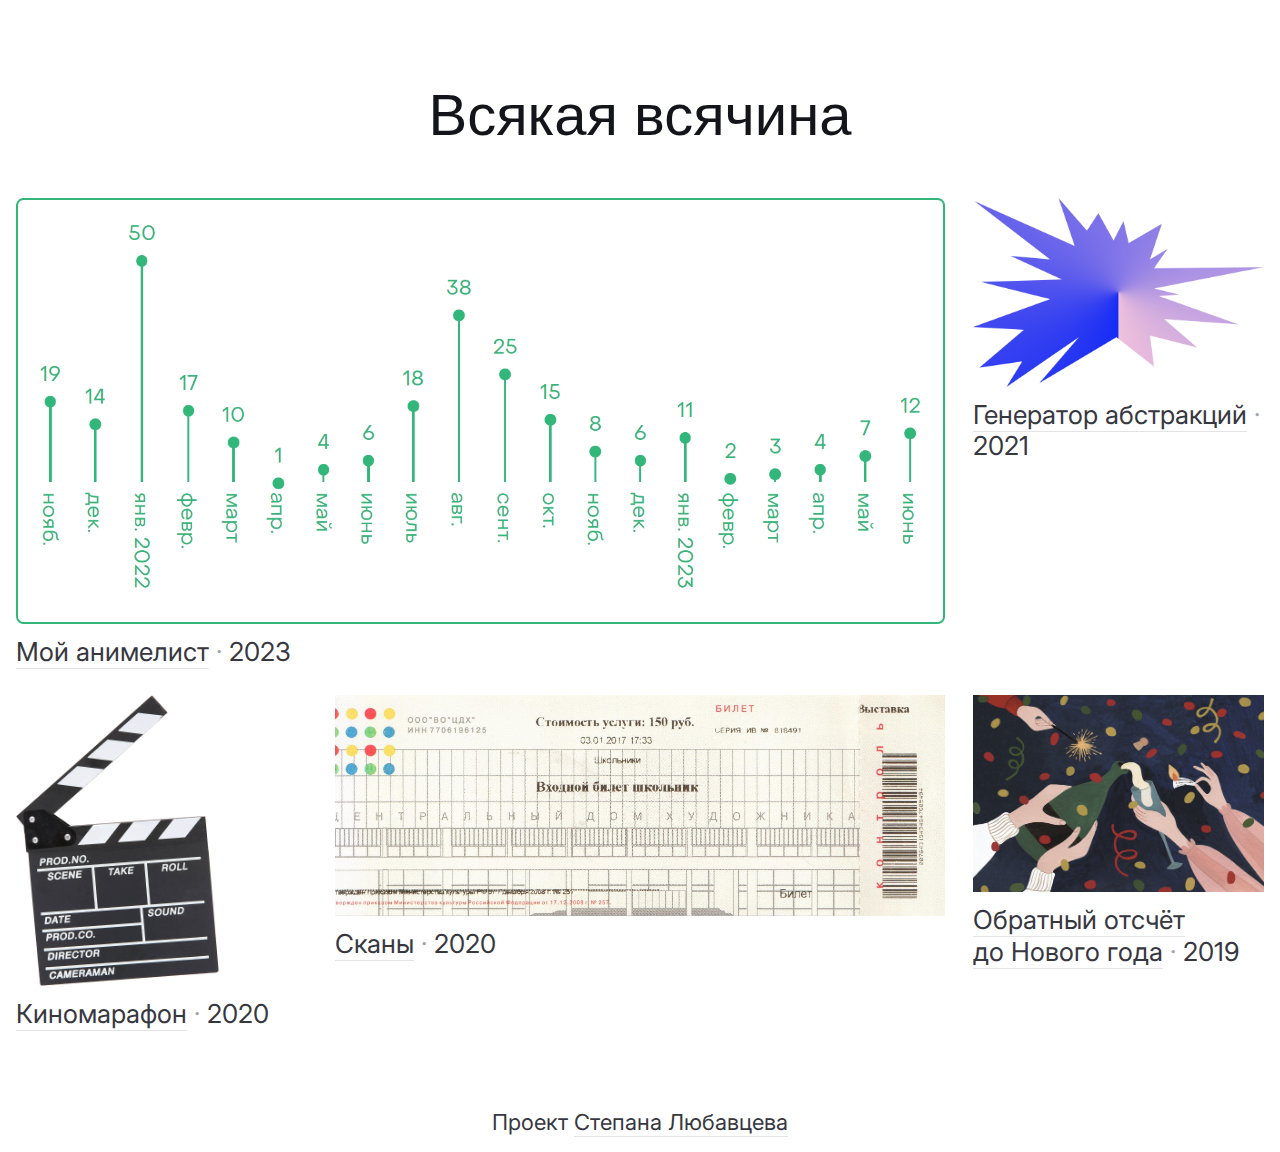
==== index.html @ c610d6bd "Пересобрал проект" ====
<!doctype html>
<!-- Design by Stepan Lyubavtsev (https://lyubavtsev.ru/) -->
<html lang="ru">
	<head>
		<meta charset="utf-8" />
		<meta content="width=device-width, initial-scale=1.0" name="viewport" />
		<title>Всякая всячина</title>
		<meta content="Всякая всячина" name="title" />
		<meta content="website" property="og:type" />
		<meta content="https://nameasy.github.io/public/" property="og:url" />
		<meta content="Всякая всячина" property="og:title" />
		<meta content="summary_large_image" property="twitter:card" />
		<meta content="https://nameasy.github.io/public/" property="twitter:url" />
		<meta content="Всякая всячина" property="twitter:title" />
		<script type="module" crossorigin src="assets/index-hCxobU-t.js"></script>
		<link rel="modulepreload" crossorigin href="assets/projects-CWkPN6bc.js">
		<link rel="stylesheet" crossorigin href="assets/projects-lxhjDu9G.css">
	</head>

	<body>
		<div class="page">
			<main class="main">
				<section class="index-section">
					<div class="index-section__inner">
						<!--<header class="index-section__header">
							<h1 class="index-section__title">Всякая всячина</h1>
							<div class="index-section__description">Занимательные эксперименты с кодом и не только</div>
						</header>-->
						<h1 class="index-section__title">Всякая всячина</h1>
						<ul class="project-list"></ul>
					</div>
				</section>
			</main>
			<footer class="footer">
				<div class="footer__inner">
					<div class="footer__design">
						<div class="footer__text">Проект <a class="link" href="https://lyubavtsev.ru/">Степана Любавцева</a></div>
					</div>
				</div>
			</footer>
		</div>
	</body>
</html>
---- assets/projects-lxhjDu9G.css ----
@charset "UTF-8";@import"https://fonts.googleapis.com/css2?family=Inter:wght@100;200;300;400;500;600;700;800;900&display=swap";html,body,p,ol,ul,li,dl,dt,dd,blockquote,figure,fieldset,legend,textarea,pre,iframe,hr,h1,h2,h3,h4,h5,h6{margin:0;padding:0}h1,h2,h3,h4,h5,h6{font-size:100%;font-weight:400}ul{list-style:none}button,input,select{margin:0}html{-webkit-box-sizing:border-box;box-sizing:border-box}*,:before,:after{-webkit-box-sizing:inherit;box-sizing:inherit}img,video{height:auto;max-width:100%}iframe{border:0}table{border-collapse:collapse;border-spacing:0}td,th{padding:0}@font-face{font-family:Object Sans Regular;font-style:normal;font-weight:400;src:url(fonts/ppobjectsans-regular.woff2) format("woff2"),url(fonts/ppobjectsans-regular.woff) format("woff")}@font-face{font-family:Object Sans Regular Slanted;font-style:normal;font-weight:400;src:url(fonts/ppobjectsans-slanted.woff2) format("woff2"),url(fonts/ppobjectsans-slanted.woff) format("woff")}@font-face{font-family:Object Sans Heavy;font-style:normal;font-weight:400;src:url(fonts/ppobjectsans-heavy.woff2) format("woff2"),url(fonts/ppobjectsans-heavy.woff) format("woff")}@font-face{font-family:Object Sans Heavy Slanted;font-style:normal;font-weight:400;src:url(fonts/ppobjectsans-heavyslanted.woff2) format("woff2"),url(fonts/ppobjectsans-heavyslanted.woff) format("woff")}:root{--space-4xs: clamp(.125rem, calc(.125rem + 0vw) , .125rem);--space-3xs: clamp(.25rem, calc(.25rem + 0vw) , .25rem);--space-2xs: clamp(.5rem, calc(.5rem + 0vw) , .5rem);--space-xs: clamp(.75rem, calc(.75rem + 0vw) , .75rem);--space-sm: clamp(1rem, calc(1rem + 0vw) , 1rem);--space-md: clamp(1.5rem, calc(1.125rem + .78125vw) , 1.75rem);--space-lg: clamp(2.25rem, calc(1.125rem + 2.34375vw) , 3rem);--space-xl: clamp(3.5rem, calc(1.25rem + 4.6875vw) , 5rem);--space-2xl: clamp(5.75rem, calc(2.375rem + 7.03125vw) , 8rem);--space-3xl: clamp(9.25rem, calc(4.75rem + 9.375vw) , 12.25rem);--space-4xl: clamp(15rem, calc(7.5rem + 15.625vw) , 20rem);--max-width-3xs: 20rem;--max-width-2xs: 26rem;--max-width-xs: 32rem;--max-width-sm: 48rem;--max-width-md: 64rem;--max-width-lg: 80rem;--max-width-xl: 90rem;--text-xs: clamp(.6875rem, calc(.59375rem + .1953125vw), .75rem);--text-sm: clamp(.8125rem, calc(.625rem + .390625vw), .9375rem);--text-base: clamp(1rem, calc(.8125rem + .390625vw), 1.125rem);--text-md: clamp(1.1875rem, calc(.90625rem + .5859375vw), 1.375rem);--text-lg: clamp(1.4375rem, calc(1.15625rem + .5859375vw), 1.625rem);--text-xl: clamp(1.75rem, calc(1.375rem + .78125vw) , 2rem);--text-2xl: clamp(2.0625rem, calc(1.40625rem + 1.3671875vw), 2.5rem);--text-3xl: clamp(2.5rem, calc(1.75rem + 1.5625vw) , 3rem);--text-4xl: clamp(3rem, calc(2.0625rem + 1.953125vw), 3.625rem);--color-primary-darker: #235b9f;--color-primary-dark: #2869b8;--color-primary: #2e77d1;--color-primary-light: #4788d7;--color-primary-lighter: #6098dc;--color-title: #14151a;--color-text: #37383f;--color-white: #fff;--color-bg-darker: #e4e4e7;--color-bg-dark: #f2f2f3;--color-bg: #fff;--color-gray-darker: #14151a;--color-gray-dark: #37383f;--color-gray: #73757d;--color-gray-light: #a2a2a9;--color-gray-lighter: #d7d7da}:focus{outline:none}body{background-color:var(--color-bg);color:var(--color-text);font-family:Inter,sans-serif;font-size:var(--text-base);line-height:1.2}a{text-decoration:none}img{vertical-align:middle}.button{-webkit-box-align:center;-ms-flex-align:center;align-items:center;-webkit-appearance:none;-moz-appearance:none;appearance:none;background-color:var(--color-bg-dark);border:0;border-radius:50rem;color:var(--color-text);cursor:pointer;display:-webkit-inline-box;display:-ms-inline-flexbox;display:inline-flex;font-family:Inter,sans-serif;font-size:var(--text-md);gap:var(--space-3xs);-webkit-box-pack:center;-ms-flex-pack:center;justify-content:center;line-height:1.2;overflow:hidden;padding:var(--space-2xs) var(--space-sm);position:relative;text-decoration:none;-webkit-transition-duration:.25s;transition-duration:.25s;-webkit-transition-property:background-color,color;transition-property:background-color,color;-webkit-user-select:none;-moz-user-select:none;-ms-user-select:none;user-select:none}.button:hover{background-color:var(--color-bg-darker)}.button__icon{height:var(--text-md);stroke:var(--color-text);-webkit-transition-duration:.25s;transition-duration:.25s;-webkit-transition-property:stroke;transition-property:stroke;width:var(--text-md)}.link{color:inherit;cursor:pointer;text-decoration-color:var(--color-bg-darker);text-decoration-line:underline;text-decoration-style:solid;text-decoration-thickness:1px;text-underline-offset:.25em;text-underline-position:auto;-webkit-transition-duration:.25s;transition-duration:.25s;-webkit-transition-property:color,text-decoration-color;transition-property:color,text-decoration-color}.link:hover{text-decoration-color:var(--color-gray-dark)}.switch{display:-webkit-box;display:-ms-flexbox;display:flex}.switch__item{-webkit-box-align:center;-ms-flex-align:center;align-items:center;display:-webkit-inline-box;display:-ms-inline-flexbox;display:inline-flex;gap:var(--space-xs);position:relative}.switch__input{cursor:pointer;height:100%;opacity:0;position:relative;-webkit-transform:scaleX(2);-ms-transform:scaleX(2);transform:scaleX(2);-webkit-transform-origin:0 0;-ms-transform-origin:0 0;transform-origin:0 0;width:1.3125rem;z-index:1}.switch__item:last-of-type .switch__input{-webkit-transform-origin:100% 100%;-ms-transform-origin:100% 100%;transform-origin:100% 100%}.switch__item:first-of-type .switch__input{-webkit-box-ordinal-group:2;-ms-flex-order:1;order:1}.switch__input:checked{z-index:-1}.switch__label{color:var(--color-gray-light);display:block;font-size:var(--text-md);position:relative;-webkit-transition-duration:.25s;transition-duration:.25s;-webkit-transition-property:color;transition-property:color;z-index:1}.switch__input:checked~.switch__label{color:var(--color-text)}.switch__toggle{border:2px solid var(--color-bg-darker);border-radius:50em;height:1.5rem;left:0;position:absolute;top:50%;-webkit-transform:translate(-50%,-50%);-ms-transform:translate(-50%,-50%);transform:translate(-50%,-50%);-webkit-transition-duration:.25s;transition-duration:.25s;-webkit-transition-property:border-color,-webkit-box-shadow;transition-property:border-color,-webkit-box-shadow;transition-property:border-color,box-shadow;transition-property:border-color,box-shadow,-webkit-box-shadow;width:2.625rem;z-index:0}.switch:focus-within .switch__toggle,.switch:active .switch__toggle{border-color:var(--color-primary);-webkit-box-shadow:0 0 0 .25rem #c4d9f2;box-shadow:0 0 0 .25rem #c4d9f2}.switch__marker{background-color:var(--color-primary);border-radius:50%;height:1rem;left:.125rem;position:absolute;top:.125rem;-webkit-transition-duration:.25s;transition-duration:.25s;-webkit-transition-property:left;transition-property:left;width:1rem;z-index:0}.switch__input:checked~.switch__toggle .switch__marker{left:1.25rem}.switch-v2{display:-webkit-box;display:-ms-flexbox;display:flex}.switch-v2__item{-webkit-box-align:center;-ms-flex-align:center;align-items:center;display:-webkit-inline-box;display:-ms-inline-flexbox;display:inline-flex;gap:var(--space-xs);position:relative}.switch-v2__input{cursor:pointer;height:100%;opacity:0;position:relative;-webkit-transform:scaleX(2);-ms-transform:scaleX(2);transform:scaleX(2);-webkit-transform-origin:0 0;-ms-transform-origin:0 0;transform-origin:0 0;width:1.3125rem;z-index:1}.switch-v2__item:last-of-type .switch-v2__input{-webkit-transform-origin:100% 100%;-ms-transform-origin:100% 100%;transform-origin:100% 100%}.switch-v2__item:first-of-type .switch-v2__input{-webkit-box-ordinal-group:2;-ms-flex-order:1;order:1}.switch-v2__input:checked{z-index:-1}.switch-v2__label{color:var(--color-gray-lighter);display:block;font-size:var(--text-md);position:relative;-webkit-transition-duration:.25s;transition-duration:.25s;-webkit-transition-property:color;transition-property:color;z-index:1}.switch-v2__input:checked~.switch-v2__label{color:var(--color-text)}.switch-v2__toggle{background-color:var(--color-bg-darker);border:2px solid var(--color-bg-darker);border-radius:50em;height:1.5rem;left:0;position:absolute;top:50%;-webkit-transform:translate(-50%,-50%);-ms-transform:translate(-50%,-50%);transform:translate(-50%,-50%);-webkit-transition-duration:.25s;transition-duration:.25s;-webkit-transition-property:background-color,border-color;transition-property:background-color,border-color;width:2.625rem;z-index:0}.switch-v2__marker{background-color:var(--color-bg);border-radius:50%;-webkit-box-shadow:0 0 0 1px rgb(20 21 26 / .02),0 1px 3px -1px rgb(20 21 26 / .2);box-shadow:0 0 0 1px #14151a05,0 1px 3px -1px #14151a33;-webkit-box-shadow:0 .3px .4px rgb(20 21 26 / .02),0 .9px 1.5px rgb(20 21 26 / .045),0 3.5px 6px rgb(20 21 26 / .09);box-shadow:0 .3px .4px #14151a05,0 .9px 1.5px #14151a0b,0 3.5px 6px #14151a17;height:1.125rem;height:1rem;left:.125rem;position:absolute;top:.125rem;-webkit-transition-duration:.25s;transition-duration:.25s;-webkit-transition-property:background-color,left;transition-property:background-color,left;width:1.125rem;width:1rem;z-index:0}.switch-v2__input:checked~.switch-v2__toggle{background-color:var(--color-primary);border-color:var(--color-primary)}.switch-v2__input:checked~.switch-v2__toggle .switch-v2__marker{left:1.25rem}.page{display:-webkit-box;display:-ms-flexbox;display:flex;-webkit-box-orient:vertical;-webkit-box-direction:normal;-ms-flex-direction:column;flex-direction:column;min-height:100vh;min-height:100dvh}.main{-webkit-box-flex:1;-ms-flex-positive:1;flex-grow:1}.abstract{background-color:var(--color-bg);border-radius:.375rem;-webkit-box-shadow:0 1.2px 1.9px -1px rgb(20 21 26 / .01),0 3px 5px -1px rgb(20 21 26 / .015),0 8px 15px -1px rgb(20 21 26 / .05),0 28px 40px -1px rgb(20 21 26 / .1);box-shadow:0 1.2px 1.9px -1px #14151a03,0 3px 5px -1px #14151a04,0 8px 15px -1px #14151a0d,0 28px 40px -1px #14151a1a;margin-left:auto;margin-right:auto;max-width:var(--max-width-md);padding:var(--space-md)}.abstract>:not(:last-child){margin-bottom:var(--space-md)}.abstract__canvas-wrapper{aspect-ratio:3 / 2;border:2px dashed var(--color-bg-dark);display:-webkit-box;display:-ms-flexbox;display:flex;overflow:hidden;position:relative;width:100%}.abstract__canvas{width:100%}.abstract__actions{display:-webkit-box;display:-ms-flexbox;display:flex;-ms-flex-wrap:wrap;flex-wrap:wrap;gap:var(--space-xs) var(--space-xs);-webkit-box-pack:center;-ms-flex-pack:center;justify-content:center}@media screen and (max-width: 48rem){.abstract{padding:var(--space-sm)}}.anime-group__title{color:var(--color-gray);font-family:Object Sans Regular,sans-serif;font-size:var(--text-lg);margin-bottom:var(--space-sm)}.anime:not(:last-child){margin-bottom:var(--space-md)}.anime__month{font-size:var(--text-md);font-weight:600;margin-bottom:var(--space-xs)}.anime__list{display:-webkit-box;display:-ms-flexbox;display:flex;-webkit-box-orient:vertical;-webkit-box-direction:normal;-ms-flex-direction:column;flex-direction:column;gap:var(--space-2xs)}.anime__item{font-size:var(--text-md);line-height:1.4}.chart-group__title{color:var(--color-gray);font-family:Object Sans Regular,sans-serif;font-size:var(--text-lg);margin-bottom:var(--space-sm);margin-left:calc(var(--width) + var(--space-sm))}.chart-group__list{display:-webkit-box;display:-ms-flexbox;display:flex;-webkit-box-orient:vertical;-webkit-box-direction:normal;-ms-flex-direction:column;flex-direction:column;gap:var(--space-xs)}.chart{-webkit-box-align:center;-ms-flex-align:center;align-items:center;display:-webkit-box;display:-ms-flexbox;display:flex}.chart__month{-ms-flex-preferred-size:var(--width);flex-basis:var(--width);-ms-flex-negative:0;flex-shrink:0;font-size:var(--text-md);margin-right:var(--space-sm);text-align:right}.chart__bar{background-color:var(--color-primary);border-bottom-right-radius:.1875rem;border-top-right-radius:.1875rem;height:var(--text-lg);margin-right:var(--space-xs)}.chart__number{color:var(--color-gray-light);-ms-flex-negative:0;flex-shrink:0}.gallery{padding:var(--space-xl) var(--space-sm)}.gallery__inner{margin-left:auto;margin-right:auto;max-width:var(--max-width-lg)}.gallery__title{color:var(--color-title);font-family:Object Sans Regular,sans-serif;font-size:var(--text-4xl);margin-bottom:var(--space-lg);text-align:center}.gallery__nav{display:-webkit-box;display:-ms-flexbox;display:flex;margin-bottom:var(--space-md);overflow-x:auto;overflow-y:hidden}.gallery__nav-list{-webkit-box-align:center;-ms-flex-align:center;align-items:center;display:-webkit-box;display:-ms-flexbox;display:flex;margin-left:auto;margin-right:auto;position:relative}.gallery__nav-item{-ms-flex-negative:0;flex-shrink:0;z-index:1}.gallery__nav-button{background-color:transparent;border-radius:0;color:var(--color-gray-light);font-size:var(--text-lg);padding:0;padding:var(--space-xs) var(--space-sm);padding-bottom:var(--space-xs);padding-top:0}.gallery__nav-button--is-active{color:var(--color-text)}.gallery__nav-button:hover{background-color:transparent;color:var(--color-text)}.gallery__nav-marker{background-color:var(--color-gray-dark);bottom:0;content:"";height:2px;position:absolute;-webkit-transition-duration:.25s;transition-duration:.25s;-webkit-transition-property:left,width;transition-property:left,width}.gallery__list{margin:calc(-1 / 2 * var(--space-md));position:relative}.gallery__item{padding:calc(var(--space-md) / 2);width:25%}.gallery__item--is-current{opacity:0!important}.gallery__link,.gallery__image{display:block}.gallery__image{border-radius:.1875rem;-webkit-transition-duration:.25s;transition-duration:.25s;-webkit-transition-property:-webkit-filter;transition-property:-webkit-filter;transition-property:filter;transition-property:filter,-webkit-filter;width:100%}.gallery__link:hover .gallery__image{-webkit-filter:brightness(.75);filter:brightness(.75)}@media screen and (max-width: 64rem){.gallery__item{width:calc(100% / 3)}}@media screen and (max-width: 48rem){.gallery__list{margin:calc(-1 / 2 * var(--space-sm))}.gallery__item{padding:calc(var(--space-sm) / 2);width:50%}}.index-section{padding:var(--space-xl) var(--space-sm)}.index-section__inner{margin-left:auto;margin-right:auto;max-width:var(--max-width-lg)}.index-section__inner>:not(:last-child){margin-bottom:var(--space-lg)}.index-section__title{color:var(--color-title);font-family:Object Sans Regular,sans-serif;font-size:var(--text-4xl);text-align:center}.index-section__filter{border:0;display:-webkit-box;display:-ms-flexbox;display:flex;-webkit-box-pack:center;-ms-flex-pack:center;justify-content:center;margin-bottom:var(--space-md)}.index-section__item[hidden]{display:none}.preview{-webkit-box-align:center;-ms-flex-align:center;align-items:center;display:-webkit-box;display:-ms-flexbox;display:flex;height:100%;-webkit-box-pack:center;-ms-flex-pack:center;justify-content:center;left:0;pointer-events:none;position:fixed;top:0;width:100%;z-index:9}.preview--is-open{pointer-events:auto}.preview{background-color:transparent;-webkit-transition:background-color .25s;transition:background-color .25s}.preview--is-open{background-color:#14151a20;-webkit-transition:background-color .25s;transition:background-color .25s}.preview__close{aspect-ratio:1;-webkit-backdrop-filter:blur(20px);backdrop-filter:blur(20px);background-color:#14151a40;opacity:0;padding:var(--space-xs);position:fixed;right:var(--space-sm);top:var(--space-sm);-webkit-transition:background-color .375s,opacity .375s;transition:background-color .375s,opacity .375s;z-index:8}.preview--image-loaded .preview__close{opacity:1}.preview__close:hover{background-color:#14151a60}.preview__close-icon{height:var(--text-lg);stroke:var(--color-white);width:var(--text-lg)}.preview__description{bottom:0;color:var(--color-white);font-size:var(--text-md);left:0;line-height:1.4;mix-blend-mode:difference;opacity:0;padding:var(--space-sm);position:fixed;text-align:center;-webkit-transform:translateY(100%);-ms-transform:translateY(100%);transform:translateY(100%);-webkit-transition:opacity .375s,-webkit-transform .375s;transition:opacity .375s,-webkit-transform .375s;transition:opacity .375s,transform .375s;transition:opacity .375s,transform .375s,-webkit-transform .375s;width:100%;z-index:7}.preview--is-open .preview__description{opacity:1;-webkit-transform:translateY(0);-ms-transform:translateY(0);transform:translateY(0);-webkit-transition-delay:.25s;transition-delay:.25s}.preview__original{-webkit-backface-visibility:hidden;backface-visibility:hidden;display:block;-o-object-fit:contain;object-fit:contain;-o-object-position:center;object-position:center;position:relative;-webkit-transition:opacity .25s;transition:opacity .25s;z-index:6}.preview__original--animate{-webkit-transition:opacity .25s,-webkit-transform .375s;transition:opacity .25s,-webkit-transform .375s;transition:opacity .25s,transform .375s;transition:opacity .25s,transform .375s,-webkit-transform .375s}.preview--is-open .preview__original--animate{-webkit-transition:opacity .25s,-webkit-transform .5s;transition:opacity .25s,-webkit-transform .5s;transition:opacity .25s,transform .5s;transition:opacity .25s,transform .5s,-webkit-transform .5s}.preview__clone{-webkit-backface-visibility:hidden;backface-visibility:hidden;position:fixed;-webkit-transition:-webkit-transform .5s cubic-bezier(.5,1,.2,1);transition:-webkit-transform .5s cubic-bezier(.5,1,.2,1);transition:transform .5s cubic-bezier(.5,1,.2,1);transition:transform .5s cubic-bezier(.5,1,.2,1),-webkit-transform .5s cubic-bezier(.5,1,.2,1);z-index:5}.project-list{display:grid;grid-gap:var(--space-md);grid-template-columns:repeat(4,minmax(0,1fr))}.project-list__item:nth-child(1){grid-column:span 3}.project-list__item:nth-child(4){grid-column:span 2}@media screen and (max-width: 64rem){.project-list{grid-template-columns:repeat(3,minmax(0,1fr))}.project-list__item:nth-child(1){grid-column:span 2}.project-list__item:nth-child(5){grid-column:span 2}}@media screen and (max-width: 48rem){.project-list{grid-template-columns:repeat(2,minmax(0,1fr))}}.project-preview{position:relative}.project-preview__figure:not(:last-child){margin-bottom:var(--space-xs)}.project-preview__image{height:100%;-o-object-fit:contain;object-fit:contain;-o-object-position:center;object-position:center;width:100%}.project-preview__title{color:var(--color-text);font-size:var(--text-lg)}.project-preview__title:not(:last-child){margin-bottom:var(--space-2xs)}.project-preview__title span{color:var(--color-gray-light)}.project-preview__link:after{content:"";top:0;right:0;bottom:0;left:0;position:absolute}.related{margin-left:auto;margin-right:auto;max-width:var(--max-width-md);padding:0 var(--space-sm) var(--space-xl)}.related__text{font-size:var(--text-lg);line-height:1.4}.section{padding:var(--space-xl) var(--space-sm)}.section__inner{margin-left:auto;margin-right:auto;max-width:var(--max-width-lg)}.section__inner>:not(:last-child){margin-bottom:var(--space-lg)}.section__title{color:var(--color-title);font-family:Object Sans Regular,sans-serif;font-size:var(--text-4xl);text-align:center}.section__filter{border:0;display:-webkit-box;display:-ms-flexbox;display:flex;-webkit-box-pack:center;-ms-flex-pack:center;justify-content:center;margin-bottom:var(--space-md)}.section__item[hidden]{display:none}.stats{display:-webkit-box;display:-ms-flexbox;display:flex;-webkit-box-orient:vertical;-webkit-box-direction:normal;-ms-flex-direction:column;flex-direction:column;gap:var(--space-md)}.tabs__panel:not(.tabs__panel--is-visible){display:none}@-webkit-keyframes fadeIn{0%{opacity:0}to{opacity:1}}@keyframes fadeIn{0%{opacity:0}to{opacity:1}}.tabs__panel--is-visible{-webkit-animation:fadeIn .375s;animation:fadeIn .375s}.tabs__nav{margin-bottom:var(--space-md)}.tabs__list{-webkit-box-align:center;-ms-flex-align:center;align-items:center;display:-webkit-box;display:-ms-flexbox;display:flex;gap:var(--space-md);margin-left:auto;margin-right:auto;max-width:100%;overflow-x:auto;overflow-y:hidden;position:relative;width:-webkit-fit-content;width:-moz-fit-content;width:fit-content}.tabs__item{-ms-flex-negative:0;flex-shrink:0;z-index:1}.tabs__link{-webkit-box-align:center;-ms-flex-align:center;align-items:center;color:var(--color-gray-light);cursor:pointer;display:-webkit-box;display:-ms-flexbox;display:flex;font-size:var(--text-lg);-webkit-box-pack:center;-ms-flex-pack:center;justify-content:center;padding-bottom:var(--space-xs);-webkit-transition-duration:.25s;transition-duration:.25s;-webkit-transition-property:color;transition-property:color;-webkit-user-select:none;-moz-user-select:none;-ms-user-select:none;user-select:none}.tabs__link--is-active,.tabs__link:hover{color:var(--color-text)}.tabs__marker{background-color:var(--color-gray-dark);bottom:0;content:"";height:2px;position:absolute;-webkit-transition-duration:.25s;transition-duration:.25s;-webkit-transition-property:left,width;transition-property:left,width}.tabs__nav--v2 .tabs__list{background-color:var(--color-bg-dark);border:1px solid var(--color-bg-darker);border-radius:.75rem;gap:normal;padding:var(--space-3xs)}.tabs__nav--v2 .tabs__link{font-size:var(--text-md);padding:var(--space-2xs) var(--space-sm)}.tabs__nav--v2 .tabs__marker{background-color:var(--color-bg);border-radius:calc(.75rem - var(--space-3xs));-webkit-box-shadow:0 0 0 1px rgb(20 21 26 / .02),0 1px 3px -1px rgb(20 21 26 / .2);box-shadow:0 0 0 1px #14151a05,0 1px 3px -1px #14151a33;height:calc(100% - 2 * var(--space-3xs));top:50%;-webkit-transform:translateY(-50%);-ms-transform:translateY(-50%);transform:translateY(-50%)}.watchlist{display:grid;grid-gap:var(--space-md);grid-template-columns:repeat(auto-fill,minmax(min(100%,var(--column-breakpoint)),1fr));--column-breakpoint: 20rem}.footer{-ms-flex-negative:0;flex-shrink:0;padding:var(--space-sm);padding-top:0}.footer__inner{margin-left:auto;margin-right:auto;max-width:var(--max-width-lg)}.footer__design{text-align:center}.footer__text{font-size:var(--text-md)}.visually-hidden{border:0;clip:rect(0 0 0 0);-webkit-clip-path:inset(50%);clip-path:inset(50%);height:1px;margin:-1px;overflow:hidden;padding:0;position:absolute;white-space:nowrap;width:1px}
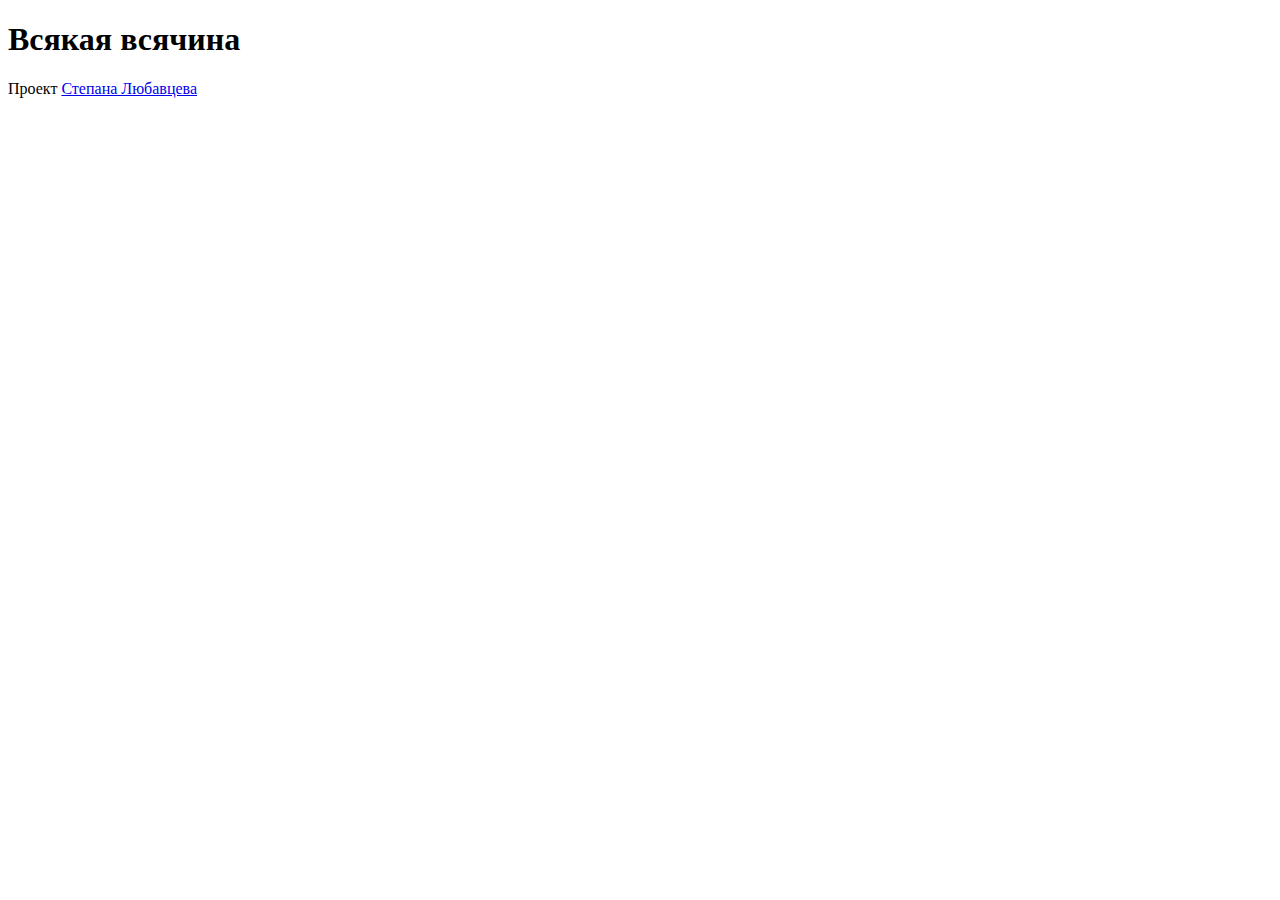
==== commit dad68311: "Пересобрал проект" ====
--- a/index.html
+++ b/index.html
@@ -7,14 +7,14 @@
 		<title>Всякая всячина</title>
 		<meta content="Всякая всячина" name="title" />
 		<meta content="website" property="og:type" />
-		<meta content="https://nameasy.github.io/public/" property="og:url" />
+		<meta content="https://nameasy.github.io/" property="og:url" />
 		<meta content="Всякая всячина" property="og:title" />
 		<meta content="summary_large_image" property="twitter:card" />
-		<meta content="https://nameasy.github.io/public/" property="twitter:url" />
+		<meta content="https://nameasy.github.io/" property="twitter:url" />
 		<meta content="Всякая всячина" property="twitter:title" />
-		<script type="module" crossorigin src="assets/index-hCxobU-t.js"></script>
-		<link rel="modulepreload" crossorigin href="assets/projects-CWkPN6bc.js">
-		<link rel="stylesheet" crossorigin href="assets/projects-lxhjDu9G.css">
+		<script type="module" crossorigin src="assets/index-Bt6-5ihw.js"></script>
+		<link rel="modulepreload" crossorigin href="assets/projects-BZa-CiKp.js">
+		<link rel="stylesheet" crossorigin href="assets/projects-DKp_bXsx.css">
 	</head>
 
 	<body>
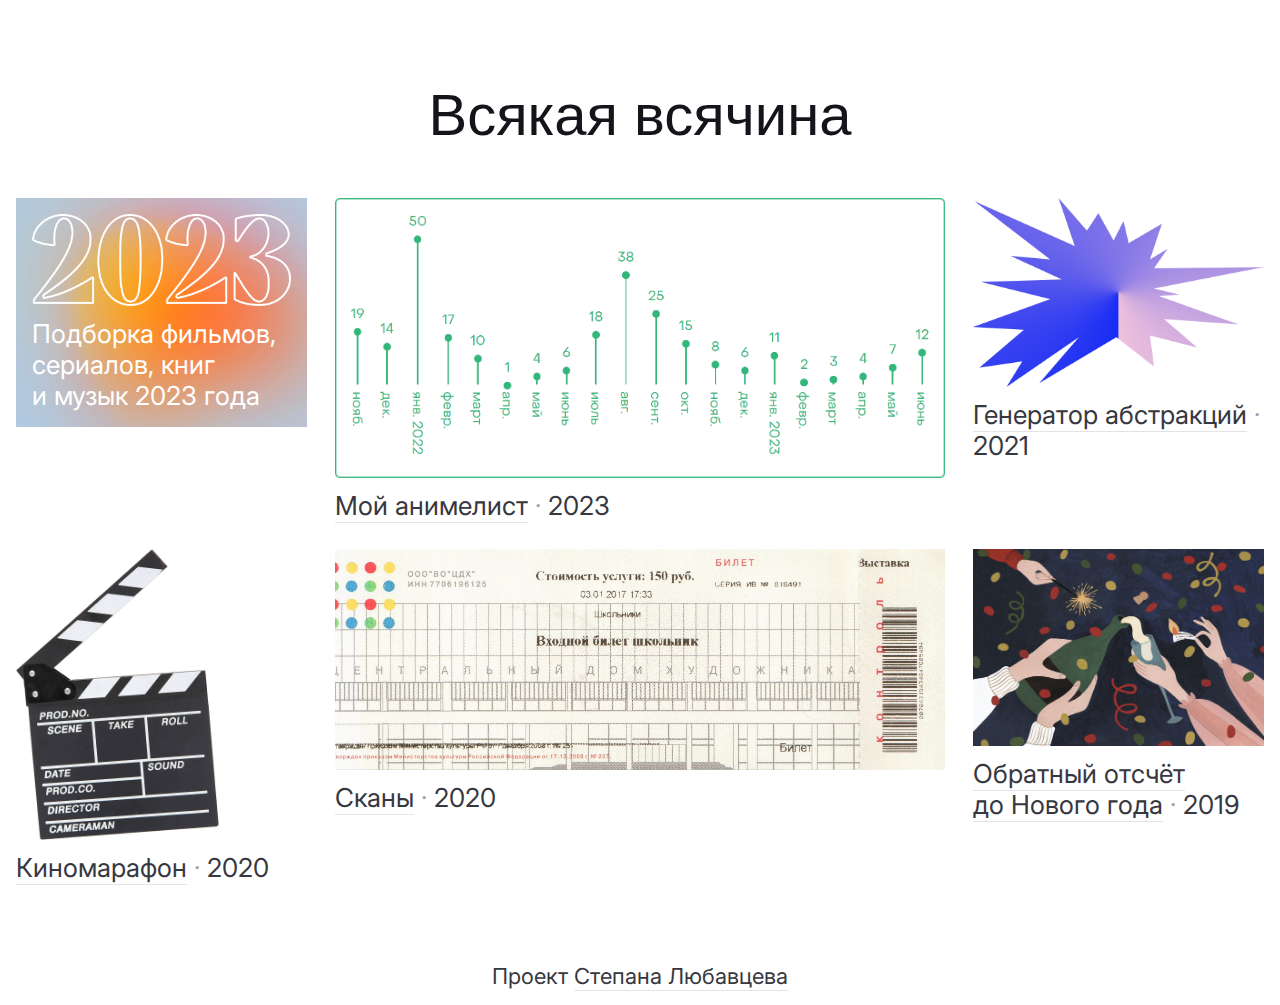
==== commit 9795c501: "Убрал закомментированную часть" ====
--- a/index.html
+++ b/index.html
@@ -22,10 +22,6 @@
 			<main class="main">
 				<section class="index-section">
 					<div class="index-section__inner">
-						<!--<header class="index-section__header">
-							<h1 class="index-section__title">Всякая всячина</h1>
-							<div class="index-section__description">Занимательные эксперименты с кодом и не только</div>
-						</header>-->
 						<h1 class="index-section__title">Всякая всячина</h1>
 						<ul class="project-list"></ul>
 					</div>
--- a/assets/projects-DKp_bXsx.css
+++ b/assets/projects-DKp_bXsx.css
@@ -0,0 +1 @@
+@charset "UTF-8";@import"https://fonts.googleapis.com/css2?family=Inter:wght@100;200;300;400;500;600;700;800;900&display=swap";html,body,p,ol,ul,li,dl,dt,dd,blockquote,figure,fieldset,legend,textarea,pre,iframe,hr,h1,h2,h3,h4,h5,h6{margin:0;padding:0}h1,h2,h3,h4,h5,h6{font-size:100%;font-weight:400}ul{list-style:none}button,input,select{margin:0}html{-webkit-box-sizing:border-box;box-sizing:border-box}*,:before,:after{-webkit-box-sizing:inherit;box-sizing:inherit}img,video{height:auto;max-width:100%}iframe{border:0}table{border-collapse:collapse;border-spacing:0}td,th{padding:0}@font-face{font-family:Object Sans Regular;font-style:normal;font-weight:400;src:url(fonts/ppobjectsans-regular.woff2) format("woff2"),url(fonts/ppobjectsans-regular.woff) format("woff")}@font-face{font-family:Object Sans Regular Slanted;font-style:normal;font-weight:400;src:url(fonts/ppobjectsans-slanted.woff2) format("woff2"),url(fonts/ppobjectsans-slanted.woff) format("woff")}@font-face{font-family:Object Sans Heavy;font-style:normal;font-weight:400;src:url(fonts/ppobjectsans-heavy.woff2) format("woff2"),url(fonts/ppobjectsans-heavy.woff) format("woff")}@font-face{font-family:Object Sans Heavy Slanted;font-style:normal;font-weight:400;src:url(fonts/ppobjectsans-heavyslanted.woff2) format("woff2"),url(fonts/ppobjectsans-heavyslanted.woff) format("woff")}:root{--space-4xs: clamp(.125rem, calc(.125rem + 0vw) , .125rem);--space-3xs: clamp(.25rem, calc(.25rem + 0vw) , .25rem);--space-2xs: clamp(.5rem, calc(.5rem + 0vw) , .5rem);--space-xs: clamp(.75rem, calc(.75rem + 0vw) , .75rem);--space-sm: clamp(1rem, calc(1rem + 0vw) , 1rem);--space-md: clamp(1.5rem, calc(1.125rem + .78125vw) , 1.75rem);--space-lg: clamp(2.25rem, calc(1.125rem + 2.34375vw) , 3rem);--space-xl: clamp(3.5rem, calc(1.25rem + 4.6875vw) , 5rem);--space-2xl: clamp(5.75rem, calc(2.375rem + 7.03125vw) , 8rem);--space-3xl: clamp(9.25rem, calc(4.75rem + 9.375vw) , 12.25rem);--space-4xl: clamp(15rem, calc(7.5rem + 15.625vw) , 20rem);--max-width-3xs: 20rem;--max-width-2xs: 26rem;--max-width-xs: 32rem;--max-width-sm: 48rem;--max-width-md: 64rem;--max-width-lg: 80rem;--max-width-xl: 90rem;--text-xs: clamp(.6875rem, calc(.59375rem + .1953125vw), .75rem);--text-sm: clamp(.8125rem, calc(.625rem + .390625vw), .9375rem);--text-base: clamp(1rem, calc(.8125rem + .390625vw), 1.125rem);--text-md: clamp(1.1875rem, calc(.90625rem + .5859375vw), 1.375rem);--text-lg: clamp(1.4375rem, calc(1.15625rem + .5859375vw), 1.625rem);--text-xl: clamp(1.75rem, calc(1.375rem + .78125vw) , 2rem);--text-2xl: clamp(2.0625rem, calc(1.40625rem + 1.3671875vw), 2.5rem);--text-3xl: clamp(2.5rem, calc(1.75rem + 1.5625vw) , 3rem);--text-4xl: clamp(3rem, calc(2.0625rem + 1.953125vw), 3.625rem);--color-primary-darker: #235b9f;--color-primary-dark: #2869b8;--color-primary: #2e77d1;--color-primary-light: #4788d7;--color-primary-lighter: #6098dc;--color-title: #14151a;--color-text: #37383f;--color-white: #fff;--color-bg-darker: #e4e4e7;--color-bg-dark: #f2f2f3;--color-bg: #fff;--color-gray-darker: #14151a;--color-gray-dark: #37383f;--color-gray: #73757d;--color-gray-light: #a2a2a9;--color-gray-lighter: #d7d7da}:focus{outline:none}body{background-color:var(--color-bg);color:var(--color-text);font-family:Inter,sans-serif;font-size:var(--text-base);line-height:1.2}a{text-decoration:none}img{vertical-align:middle}.button{-webkit-box-align:center;-ms-flex-align:center;align-items:center;-webkit-appearance:none;-moz-appearance:none;appearance:none;background-color:var(--color-bg-dark);border:0;border-radius:50rem;color:var(--color-text);cursor:pointer;display:-webkit-inline-box;display:-ms-inline-flexbox;display:inline-flex;font-family:Inter,sans-serif;font-size:var(--text-md);gap:var(--space-3xs);-webkit-box-pack:center;-ms-flex-pack:center;justify-content:center;line-height:1.2;overflow:hidden;padding:var(--space-2xs) var(--space-sm);position:relative;text-decoration:none;-webkit-transition-duration:.25s;transition-duration:.25s;-webkit-transition-property:background-color,color;transition-property:background-color,color;-webkit-user-select:none;-moz-user-select:none;-ms-user-select:none;user-select:none}.button:hover{background-color:var(--color-bg-darker)}.button__icon{height:var(--text-md);stroke:var(--color-text);-webkit-transition-duration:.25s;transition-duration:.25s;-webkit-transition-property:stroke;transition-property:stroke;width:var(--text-md)}.link{color:inherit;cursor:pointer;text-decoration-color:var(--color-bg-darker);text-decoration-line:underline;text-decoration-style:solid;text-decoration-thickness:1px;text-underline-offset:.25em;text-underline-position:auto;-webkit-transition-duration:.25s;transition-duration:.25s;-webkit-transition-property:color,text-decoration-color;transition-property:color,text-decoration-color}.link:hover{text-decoration-color:var(--color-gray-dark)}.switch{display:-webkit-box;display:-ms-flexbox;display:flex}.switch__item{-webkit-box-align:center;-ms-flex-align:center;align-items:center;display:-webkit-inline-box;display:-ms-inline-flexbox;display:inline-flex;gap:var(--space-xs);position:relative}.switch__input{cursor:pointer;height:100%;opacity:0;position:relative;-webkit-transform:scaleX(2);-ms-transform:scaleX(2);transform:scaleX(2);-webkit-transform-origin:0 0;-ms-transform-origin:0 0;transform-origin:0 0;width:1.3125rem;z-index:1}.switch__item:last-of-type .switch__input{-webkit-transform-origin:100% 100%;-ms-transform-origin:100% 100%;transform-origin:100% 100%}.switch__item:first-of-type .switch__input{-webkit-box-ordinal-group:2;-ms-flex-order:1;order:1}.switch__input:checked{z-index:-1}.switch__label{color:var(--color-gray-light);display:block;font-size:var(--text-md);position:relative;-webkit-transition-duration:.25s;transition-duration:.25s;-webkit-transition-property:color;transition-property:color;z-index:1}.switch__input:checked~.switch__label{color:var(--color-text)}.switch__toggle{border:2px solid var(--color-bg-darker);border-radius:50em;height:1.5rem;left:0;position:absolute;top:50%;-webkit-transform:translate(-50%,-50%);-ms-transform:translate(-50%,-50%);transform:translate(-50%,-50%);-webkit-transition-duration:.25s;transition-duration:.25s;-webkit-transition-property:border-color,-webkit-box-shadow;transition-property:border-color,-webkit-box-shadow;transition-property:border-color,box-shadow;transition-property:border-color,box-shadow,-webkit-box-shadow;width:2.625rem;z-index:0}.switch:focus-within .switch__toggle,.switch:active .switch__toggle{border-color:var(--color-primary);-webkit-box-shadow:0 0 0 .25rem #c4d9f2;box-shadow:0 0 0 .25rem #c4d9f2}.switch__marker{background-color:var(--color-primary);border-radius:50%;height:1rem;left:.125rem;position:absolute;top:.125rem;-webkit-transition-duration:.25s;transition-duration:.25s;-webkit-transition-property:left;transition-property:left;width:1rem;z-index:0}.switch__input:checked~.switch__toggle .switch__marker{left:1.25rem}.switch-v2{display:-webkit-box;display:-ms-flexbox;display:flex}.switch-v2__item{-webkit-box-align:center;-ms-flex-align:center;align-items:center;display:-webkit-inline-box;display:-ms-inline-flexbox;display:inline-flex;gap:var(--space-xs);position:relative}.switch-v2__input{cursor:pointer;height:100%;opacity:0;position:relative;-webkit-transform:scaleX(2);-ms-transform:scaleX(2);transform:scaleX(2);-webkit-transform-origin:0 0;-ms-transform-origin:0 0;transform-origin:0 0;width:1.3125rem;z-index:1}.switch-v2__item:last-of-type .switch-v2__input{-webkit-transform-origin:100% 100%;-ms-transform-origin:100% 100%;transform-origin:100% 100%}.switch-v2__item:first-of-type .switch-v2__input{-webkit-box-ordinal-group:2;-ms-flex-order:1;order:1}.switch-v2__input:checked{z-index:-1}.switch-v2__label{color:var(--color-gray-lighter);display:block;font-size:var(--text-md);position:relative;-webkit-transition-duration:.25s;transition-duration:.25s;-webkit-transition-property:color;transition-property:color;z-index:1}.switch-v2__input:checked~.switch-v2__label{color:var(--color-text)}.switch-v2__toggle{background-color:var(--color-bg-darker);border:2px solid var(--color-bg-darker);border-radius:50em;height:1.5rem;left:0;position:absolute;top:50%;-webkit-transform:translate(-50%,-50%);-ms-transform:translate(-50%,-50%);transform:translate(-50%,-50%);-webkit-transition-duration:.25s;transition-duration:.25s;-webkit-transition-property:background-color,border-color;transition-property:background-color,border-color;width:2.625rem;z-index:0}.switch-v2__marker{background-color:var(--color-bg);border-radius:50%;-webkit-box-shadow:0 0 0 1px rgb(20 21 26 / .02),0 1px 3px -1px rgb(20 21 26 / .2);box-shadow:0 0 0 1px #14151a05,0 1px 3px -1px #14151a33;-webkit-box-shadow:0 .3px .4px rgb(20 21 26 / .02),0 .9px 1.5px rgb(20 21 26 / .045),0 3.5px 6px rgb(20 21 26 / .09);box-shadow:0 .3px .4px #14151a05,0 .9px 1.5px #14151a0b,0 3.5px 6px #14151a17;height:1.125rem;height:1rem;left:.125rem;position:absolute;top:.125rem;-webkit-transition-duration:.25s;transition-duration:.25s;-webkit-transition-property:background-color,left;transition-property:background-color,left;width:1.125rem;width:1rem;z-index:0}.switch-v2__input:checked~.switch-v2__toggle{background-color:var(--color-primary);border-color:var(--color-primary)}.switch-v2__input:checked~.switch-v2__toggle .switch-v2__marker{left:1.25rem}.page{display:-webkit-box;display:-ms-flexbox;display:flex;-webkit-box-orient:vertical;-webkit-box-direction:normal;-ms-flex-direction:column;flex-direction:column;min-height:100vh;min-height:100dvh}.main{-webkit-box-flex:1;-ms-flex-positive:1;flex-grow:1}.abstract{background-color:var(--color-bg);border-radius:.375rem;-webkit-box-shadow:0 1.2px 1.9px -1px rgb(20 21 26 / .01),0 3px 5px -1px rgb(20 21 26 / .015),0 8px 15px -1px rgb(20 21 26 / .05),0 28px 40px -1px rgb(20 21 26 / .1);box-shadow:0 1.2px 1.9px -1px #14151a03,0 3px 5px -1px #14151a04,0 8px 15px -1px #14151a0d,0 28px 40px -1px #14151a1a;margin-left:auto;margin-right:auto;max-width:var(--max-width-md);padding:var(--space-md)}.abstract>:not(:last-child){margin-bottom:var(--space-md)}.abstract__canvas-wrapper{aspect-ratio:3 / 2;border:2px dashed var(--color-bg-dark);display:-webkit-box;display:-ms-flexbox;display:flex;overflow:hidden;position:relative;width:100%}.abstract__canvas{width:100%}.abstract__actions{display:-webkit-box;display:-ms-flexbox;display:flex;-ms-flex-wrap:wrap;flex-wrap:wrap;gap:var(--space-xs) var(--space-xs);-webkit-box-pack:center;-ms-flex-pack:center;justify-content:center}@media screen and (max-width: 48rem){.abstract{padding:var(--space-sm)}}.anime-group__title{color:var(--color-gray);font-family:Object Sans Regular,sans-serif;font-size:var(--text-lg);margin-bottom:var(--space-sm)}.anime:not(:last-child){margin-bottom:var(--space-md)}.anime__month{font-size:var(--text-md);font-weight:600;margin-bottom:var(--space-xs)}.anime__list{display:-webkit-box;display:-ms-flexbox;display:flex;-webkit-box-orient:vertical;-webkit-box-direction:normal;-ms-flex-direction:column;flex-direction:column;gap:var(--space-2xs)}.anime__item{font-size:var(--text-md);line-height:1.4}.chart-group__title{color:var(--color-gray);font-family:Object Sans Regular,sans-serif;font-size:var(--text-lg);margin-bottom:var(--space-sm);margin-left:calc(var(--width) + var(--space-sm))}.chart-group__list{display:-webkit-box;display:-ms-flexbox;display:flex;-webkit-box-orient:vertical;-webkit-box-direction:normal;-ms-flex-direction:column;flex-direction:column;gap:var(--space-xs)}.chart{-webkit-box-align:center;-ms-flex-align:center;align-items:center;display:-webkit-box;display:-ms-flexbox;display:flex}.chart__month{-ms-flex-preferred-size:var(--width);flex-basis:var(--width);-ms-flex-negative:0;flex-shrink:0;font-size:var(--text-md);margin-right:var(--space-sm);text-align:right}.chart__bar{background-color:var(--color-primary);border-bottom-right-radius:.1875rem;border-top-right-radius:.1875rem;height:var(--text-lg);margin-right:var(--space-xs)}.chart__number{color:var(--color-gray-light);-ms-flex-negative:0;flex-shrink:0}.gallery{padding:var(--space-xl) var(--space-sm)}.gallery__inner{margin-left:auto;margin-right:auto;max-width:var(--max-width-lg)}.gallery__title{color:var(--color-title);font-family:Object Sans Regular,sans-serif;font-size:var(--text-4xl);margin-bottom:var(--space-lg);text-align:center}.gallery__nav{display:-webkit-box;display:-ms-flexbox;display:flex;margin-bottom:var(--space-md);overflow-x:auto;overflow-y:hidden}.gallery__nav-list{-webkit-box-align:center;-ms-flex-align:center;align-items:center;display:-webkit-box;display:-ms-flexbox;display:flex;margin-left:auto;margin-right:auto;position:relative}.gallery__nav-item{-ms-flex-negative:0;flex-shrink:0;z-index:1}.gallery__nav-button{background-color:transparent;border-radius:0;color:var(--color-gray-light);font-size:var(--text-lg);padding:0;padding:var(--space-xs) var(--space-sm);padding-bottom:var(--space-xs);padding-top:0}.gallery__nav-button--is-active{color:var(--color-text)}.gallery__nav-button:hover{background-color:transparent;color:var(--color-text)}.gallery__nav-marker{background-color:var(--color-gray-dark);bottom:0;content:"";height:2px;position:absolute;-webkit-transition-duration:.25s;transition-duration:.25s;-webkit-transition-property:left,width;transition-property:left,width}.gallery__list{margin:calc(-1 / 2 * var(--space-md));position:relative}.gallery__list--is-hidden{display:none}.gallery__item{padding:calc(var(--space-md) / 2);width:25%}.gallery__item--is-current{opacity:0!important}.gallery__link,.gallery__image{display:block}.gallery__image{border-radius:.1875rem;-webkit-transition-duration:.25s;transition-duration:.25s;-webkit-transition-property:-webkit-filter;transition-property:-webkit-filter;transition-property:filter;transition-property:filter,-webkit-filter;width:100%}.gallery__link:hover .gallery__image{-webkit-filter:brightness(.75);filter:brightness(.75)}@media screen and (max-width: 64rem){.gallery__item{width:calc(100% / 3)}}@media screen and (max-width: 48rem){.gallery__list{margin:calc(-1 / 2 * var(--space-sm))}.gallery__item{padding:calc(var(--space-sm) / 2);width:50%}}.index-section{padding:var(--space-xl) var(--space-sm)}.index-section__inner{margin-left:auto;margin-right:auto;max-width:var(--max-width-lg)}.index-section__inner>:not(:last-child){margin-bottom:var(--space-lg)}.index-section__title{color:var(--color-title);font-family:Object Sans Regular,sans-serif;font-size:var(--text-4xl);text-align:center}.index-section__filter{border:0;display:-webkit-box;display:-ms-flexbox;display:flex;-webkit-box-pack:center;-ms-flex-pack:center;justify-content:center;margin-bottom:var(--space-md)}.index-section__item[hidden]{display:none}.preloader{display:-webkit-box;display:-ms-flexbox;display:flex;-webkit-box-pack:center;-ms-flex-pack:center;justify-content:center}@-webkit-keyframes rotate{0%{-webkit-transform:rotate(0deg);transform:rotate(0)}to{-webkit-transform:rotate(360deg);transform:rotate(360deg)}}@keyframes rotate{0%{-webkit-transform:rotate(0deg);transform:rotate(0)}to{-webkit-transform:rotate(360deg);transform:rotate(360deg)}}.preloader__icon{-webkit-animation:rotate 1.5s linear infinite;animation:rotate 1.5s linear infinite;height:clamp(1.75rem,calc(1.375rem + .78125vw),2rem);width:auto}@-webkit-keyframes dash-offset{0%{stroke-dashoffset:100}50%{stroke-dashoffset:12.5;-webkit-transform:rotate(0deg);transform:rotate(0)}to{stroke-dashoffset:100;-webkit-transform:rotate(360deg);transform:rotate(360deg)}}@keyframes dash-offset{0%{stroke-dashoffset:100}50%{stroke-dashoffset:12.5;-webkit-transform:rotate(0deg);transform:rotate(0)}to{stroke-dashoffset:100;-webkit-transform:rotate(360deg);transform:rotate(360deg)}}@-webkit-keyframes stroke{0%{stroke:#ac52ad}to{stroke:#478080}50%{stroke:#2e77d1}}@keyframes stroke{0%{stroke:#ac52ad}to{stroke:#478080}50%{stroke:#2e77d1}}.preloader__circle{-webkit-animation:dash-offset 1.5s ease-in-out infinite,stroke 9s linear infinite;animation:dash-offset 1.5s ease-in-out infinite,stroke 9s linear infinite;stroke:#ac52ad;stroke-dasharray:100;stroke-dashoffset:0;-webkit-transform-origin:center;-ms-transform-origin:center;transform-origin:center}.preview{-webkit-box-align:center;-ms-flex-align:center;align-items:center;display:-webkit-box;display:-ms-flexbox;display:flex;height:100%;-webkit-box-pack:center;-ms-flex-pack:center;justify-content:center;left:0;pointer-events:none;position:fixed;top:0;width:100%;z-index:9}.preview--is-open{pointer-events:auto}.preview{background-color:transparent;-webkit-transition:background-color .25s;transition:background-color .25s}.preview--is-open{background-color:#14151a20;-webkit-transition:background-color .25s;transition:background-color .25s}.preview__close{aspect-ratio:1;-webkit-backdrop-filter:blur(20px);backdrop-filter:blur(20px);background-color:#14151a40;opacity:0;padding:var(--space-xs);position:fixed;right:var(--space-sm);top:var(--space-sm);-webkit-transition:background-color .375s,opacity .375s;transition:background-color .375s,opacity .375s;z-index:8}.preview--image-loaded .preview__close{opacity:1}.preview__close:hover{background-color:#14151a60}.preview__close-icon{height:var(--text-lg);stroke:var(--color-white);width:var(--text-lg)}.preview__description{bottom:0;color:var(--color-white);font-size:var(--text-md);left:0;line-height:1.4;mix-blend-mode:difference;opacity:0;padding:var(--space-sm);position:fixed;text-align:center;-webkit-transform:translateY(100%);-ms-transform:translateY(100%);transform:translateY(100%);-webkit-transition:opacity .375s,-webkit-transform .375s;transition:opacity .375s,-webkit-transform .375s;transition:opacity .375s,transform .375s;transition:opacity .375s,transform .375s,-webkit-transform .375s;width:100%;z-index:7}.preview--is-open .preview__description{opacity:1;-webkit-transform:translateY(0);-ms-transform:translateY(0);transform:translateY(0);-webkit-transition-delay:.25s;transition-delay:.25s}.preview__original{-webkit-backface-visibility:hidden;backface-visibility:hidden;display:block;-o-object-fit:contain;object-fit:contain;-o-object-position:center;object-position:center;position:relative;-webkit-transition:opacity .25s;transition:opacity .25s;z-index:6}.preview__original--animate{-webkit-transition:opacity .25s,-webkit-transform .375s;transition:opacity .25s,-webkit-transform .375s;transition:opacity .25s,transform .375s;transition:opacity .25s,transform .375s,-webkit-transform .375s}.preview--is-open .preview__original--animate{-webkit-transition:opacity .25s,-webkit-transform .5s;transition:opacity .25s,-webkit-transform .5s;transition:opacity .25s,transform .5s;transition:opacity .25s,transform .5s,-webkit-transform .5s}.preview__clone{-webkit-backface-visibility:hidden;backface-visibility:hidden;position:fixed;-webkit-transition:-webkit-transform .5s cubic-bezier(.5,1,.2,1);transition:-webkit-transform .5s cubic-bezier(.5,1,.2,1);transition:transform .5s cubic-bezier(.5,1,.2,1);transition:transform .5s cubic-bezier(.5,1,.2,1),-webkit-transform .5s cubic-bezier(.5,1,.2,1);z-index:5}.project-list{display:grid;grid-gap:var(--space-md);grid-template-columns:repeat(4,minmax(0,1fr))}.project-list__item:nth-child(2){grid-column:span 2}.project-list__item:nth-child(5){grid-column:span 2}@media screen and (max-width: 64rem){.project-list{grid-template-columns:repeat(3,minmax(0,1fr))}.project-list__item:nth-child(4),.project-list__item:nth-child(6){-webkit-box-ordinal-group:2;-ms-flex-order:1;order:1}}@media screen and (max-width: 48rem){.project-list{grid-template-columns:repeat(2,minmax(0,1fr))}.project-list__item:nth-child(1){grid-column:span 2}.project-list__item:nth-child(4),.project-list__item:nth-child(6){-webkit-box-ordinal-group:1;-ms-flex-order:0;order:0}}.project-preview{position:relative}.project-preview--selection-2023{background-color:#b3c6d7;background-image:url(/images/gradient.jpg);background-position:center;background-repeat:no-repeat;background-size:cover;overflow:hidden;padding:var(--space-sm);--color-text: var(--color-white)}.project-preview__figure:not(:last-child){margin-bottom:var(--space-xs)}.project-preview__image{height:100%;-o-object-fit:contain;object-fit:contain;-o-object-position:center;object-position:center;width:100%}.project-preview__title{color:var(--color-text);font-size:var(--text-lg)}.project-preview__title:not(:last-child){margin-bottom:var(--space-2xs)}.project-preview__title span{color:var(--color-gray-light)}.project-preview--selection-2023 .project-preview__link{text-decoration-color:transparent}.project-preview--selection-2023:hover .project-preview__link{text-decoration-color:var(--color-white)}.project-preview__link:after{content:"";top:0;right:0;bottom:0;left:0;position:absolute}@media screen and (max-width: 48rem){.project-preview--selection-2023{display:grid;grid-template-columns:repeat(2,minmax(0,1fr))}.project-preview__title{grid-column:span 2}}.related{margin-left:auto;margin-right:auto;max-width:var(--max-width-md);padding:0 var(--space-sm) var(--space-xl)}.related__text{font-size:var(--text-lg);line-height:1.4}.section{padding:var(--space-xl) var(--space-sm)}.section__inner{margin-left:auto;margin-right:auto;max-width:var(--max-width-lg)}.section__inner>:not(:last-child){margin-bottom:var(--space-lg)}.section__title{color:var(--color-title);font-family:Object Sans Regular,sans-serif;font-size:var(--text-4xl);text-align:center}.section__filter{border:0;display:-webkit-box;display:-ms-flexbox;display:flex;-webkit-box-pack:center;-ms-flex-pack:center;justify-content:center;margin-bottom:var(--space-md)}.section__item[hidden]{display:none}.stats{display:-webkit-box;display:-ms-flexbox;display:flex;-webkit-box-orient:vertical;-webkit-box-direction:normal;-ms-flex-direction:column;flex-direction:column;gap:var(--space-md)}.tabs__panel:not(.tabs__panel--is-visible){display:none}@-webkit-keyframes fadeIn{0%{opacity:0}to{opacity:1}}@keyframes fadeIn{0%{opacity:0}to{opacity:1}}.tabs__panel--is-visible{-webkit-animation:fadeIn .375s;animation:fadeIn .375s}.tabs__nav{margin-bottom:var(--space-md)}.tabs__list{-webkit-box-align:center;-ms-flex-align:center;align-items:center;display:-webkit-box;display:-ms-flexbox;display:flex;gap:var(--space-md);margin-left:auto;margin-right:auto;max-width:100%;overflow-x:auto;overflow-y:hidden;position:relative;width:-webkit-fit-content;width:-moz-fit-content;width:fit-content}.tabs__item{-ms-flex-negative:0;flex-shrink:0;z-index:1}.tabs__link{-webkit-box-align:center;-ms-flex-align:center;align-items:center;color:var(--color-gray-light);cursor:pointer;display:-webkit-box;display:-ms-flexbox;display:flex;font-size:var(--text-lg);-webkit-box-pack:center;-ms-flex-pack:center;justify-content:center;padding-bottom:var(--space-xs);-webkit-transition-duration:.25s;transition-duration:.25s;-webkit-transition-property:color;transition-property:color;-webkit-user-select:none;-moz-user-select:none;-ms-user-select:none;user-select:none}.tabs__link--is-active,.tabs__link:hover{color:var(--color-text)}.tabs__marker{background-color:var(--color-gray-dark);bottom:0;content:"";height:2px;position:absolute;-webkit-transition-duration:.25s;transition-duration:.25s;-webkit-transition-property:left,width;transition-property:left,width}.tabs__nav--v2 .tabs__list{background-color:var(--color-bg-dark);border:1px solid var(--color-bg-darker);border-radius:.75rem;gap:normal;padding:var(--space-3xs)}.tabs__nav--v2 .tabs__link{font-size:var(--text-md);padding:var(--space-2xs) var(--space-sm)}.tabs__nav--v2 .tabs__marker{background-color:var(--color-bg);border-radius:calc(.75rem - var(--space-3xs));-webkit-box-shadow:0 0 0 1px rgb(20 21 26 / .02),0 1px 3px -1px rgb(20 21 26 / .2);box-shadow:0 0 0 1px #14151a05,0 1px 3px -1px #14151a33;height:calc(100% - 2 * var(--space-3xs));top:50%;-webkit-transform:translateY(-50%);-ms-transform:translateY(-50%);transform:translateY(-50%)}.watchlist{display:grid;grid-gap:var(--space-md);grid-template-columns:repeat(auto-fill,minmax(min(100%,var(--column-breakpoint)),1fr));--column-breakpoint: 26rem}.footer{-ms-flex-negative:0;flex-shrink:0;padding:var(--space-sm);padding-top:0}.footer__inner{margin-left:auto;margin-right:auto;max-width:var(--max-width-lg)}.footer__design{text-align:center}.footer__text{font-size:var(--text-md)}.visually-hidden{border:0;clip:rect(0 0 0 0);-webkit-clip-path:inset(50%);clip-path:inset(50%);height:1px;margin:-1px;overflow:hidden;padding:0;position:absolute;white-space:nowrap;width:1px}
